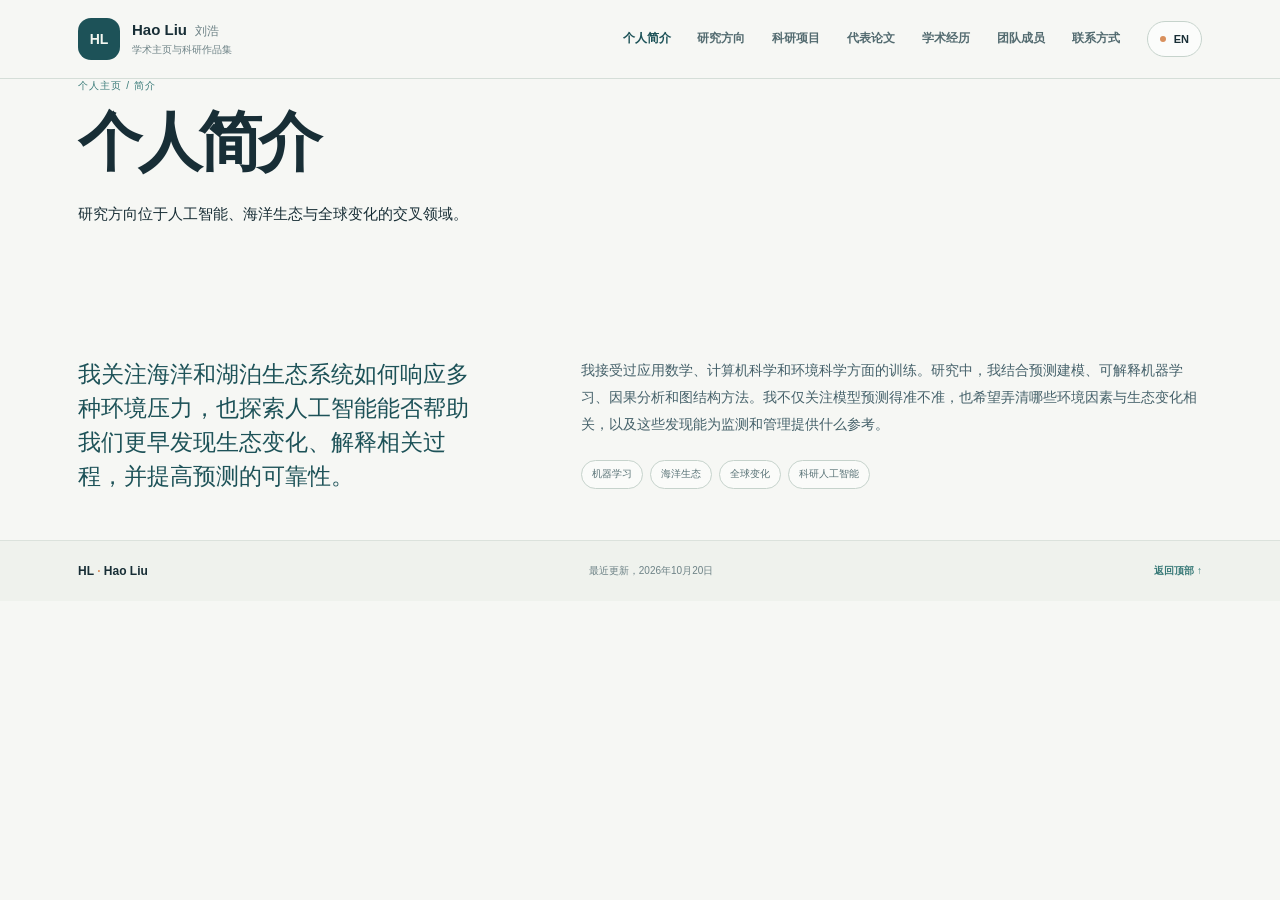
==== about.html @ 8cdadb76 "Create dedicated about page" ====
<!doctype html>
<html lang="zh-CN">
<head>
  <meta charset="utf-8">
  <meta name="viewport" content="width=device-width, initial-scale=1">
  <meta name="theme-color" content="#f6f7f4">
  <meta name="description" content="刘浩的学术主页与科研作品集，关注人工智能、海洋生态与全球变化。">
  <meta property="og:title" content="刘浩｜人工智能与海洋生态">
  <meta property="og:description" content="刘浩的学术主页与科研作品集，关注人工智能、海洋生态与全球变化。">
  <meta property="og:type" content="website">
  <title>个人简介｜刘浩</title>
  <link rel="icon" href="assets/favicon.svg" type="image/svg+xml">
  <link rel="stylesheet" href="styles.css?v=20261020-6">
  <script defer src="script.js?v=20261020-7"></script>
</head>
<body data-page="about">
  <a class="skip-link" href="#main" data-i18n="skip">跳转到正文</a>
  <header class="site-header">
    <div class="nav-shell">
      <a class="brand" href="index.html#top" aria-label="Hao Liu home">
        <span class="brand-mark">HL</span>
        <span class="brand-copy">
          <strong>Hao Liu <span class="brand-cn">刘浩</span></strong>
          <small data-i18n="brand.subtitle">Academic profile & research portfolio</small>
        </span>
      </a>

      <button class="menu-toggle" id="menu-toggle" type="button" aria-expanded="false" aria-controls="site-nav" aria-label="Open navigation">
        <span></span><span></span>
      </button>

      <nav class="site-nav" id="site-nav" aria-label="Main navigation">
        <a href="about.html" data-page-link="about" data-i18n="nav.about">About</a>
        <a href="research.html" data-page-link="research" data-i18n="nav.research">Research</a>
        <a href="projects.html" data-page-link="projects" data-i18n="nav.projects">Projects</a>
        <a href="publications.html" data-page-link="publications" data-i18n="nav.publications">Publications</a>
        <a href="background.html" data-page-link="background" data-i18n="nav.background">Background</a>
        <a href="members.html" data-page-link="members" data-i18n="nav.members">Lab members</a>
        <a href="contact.html" data-page-link="contact" data-i18n="nav.contact">Contact</a>
        <button class="language-toggle" id="language-toggle" type="button" aria-label="Switch language">
          <span class="language-dot"></span><span id="language-label">中文</span>
        </button>
      </nav>
    </div>
  </header>
  <main id="main">
<section class="page-intro section-wrap" id="top"><p class="section-index" data-i18n="page.about.eyebrow">PROFILE / ABOUT</p><h1 data-i18n="page.about.title">Personal profile</h1><p class="page-intro-lede" data-i18n="page.about.lede">Research at the intersection of artificial intelligence, marine ecology, and global change.</p></section><section class="section section-wrap about-section page-content" id="about">
      <div class="about-grid">
        <div class="about-lead">
          <p data-i18n="about.lead">My work asks how marine and aquatic ecosystems respond to interacting environmental pressures — and how AI can help detect, explain, and anticipate those changes.</p>
        </div>
        <div class="about-detail">
          <p data-i18n="about.detail">With training across applied mathematics, computer science, and environmental science, I combine predictive modelling with interpretable analysis, causal reasoning, and graph-based representations. The goal is not only to improve model performance, but to produce evidence that can support ecological understanding and environmental decision-making.</p>
          <div class="inline-tags">
            <span data-i18n="about.tag1">Machine learning</span><span data-i18n="about.tag2">Marine ecology</span><span data-i18n="about.tag3">Global change</span><span data-i18n="about.tag4">Scientific AI</span>
          </div>
        </div>
      </div>
    </section>
  </main>
  <footer class="site-footer">
    <div class="footer-inner">
      <a class="footer-brand" href="index.html#top">HL <span>·</span> Hao Liu</a>
      <p data-i18n="footer.note">Built for scientific exchange · Last updated 2026</p>
      <a href="#top" class="back-top"><span data-i18n="footer.top">Back to top</span> ↑</a>
    </div>
  </footer>
</body>
</html>
---- styles.css ----
:root{--paper:#f6f7f4;--white:#fff;--ink:#182e36;--ink-soft:#45616a;--muted:#6d8286;--line:#dbe2dc;--line-strong:#c6d3cc;--teal:#397a78;--teal-deep:#1d5258;--teal-pale:#e2eeea;--orange:#d9905d;--serif:"Microsoft YaHei","微软雅黑",sans-serif;--sans:"Microsoft YaHei","微软雅黑",sans-serif;--display:"Microsoft YaHei","微软雅黑",sans-serif;--mono:"Microsoft YaHei","微软雅黑",sans-serif;--content:1180px}
*{box-sizing:border-box}html{scroll-behavior:smooth;scroll-padding-top:92px}body{margin:0;background:var(--paper);color:var(--ink);font:15px/1.65 var(--sans);-webkit-font-smoothing:antialiased}a{color:inherit;text-decoration:none}button{font:inherit}::selection{background:#c9e1d8;color:var(--ink)}.skip-link{position:absolute;left:16px;top:-60px;z-index:1000;background:var(--ink);color:white;padding:10px 14px;border-radius:6px}.skip-link:focus{top:12px}
.site-header{position:sticky;top:0;z-index:100;background:rgba(246,247,244,.93);backdrop-filter:blur(16px);border-bottom:1px solid rgba(198,211,204,.7)}.nav-shell{max-width:var(--content);margin:auto;min-height:78px;padding:0 28px;display:flex;align-items:center;justify-content:space-between;gap:28px}.brand{display:inline-flex;align-items:center;gap:12px;flex-shrink:0}.brand-mark{display:grid;place-items:center;width:42px;height:42px;border-radius:13px;color:#f4f7f1;background:var(--teal-deep);font:700 14px var(--display)}.brand-copy{display:flex;flex-direction:column;line-height:1.28}.brand-copy strong{font:700 15px var(--display)}.brand-cn{color:var(--muted);font-size:12px;font-weight:500;margin-left:4px}.brand-copy small{color:var(--muted);font-size:10px;margin-top:4px}.site-nav{display:flex;align-items:center;gap:clamp(14px,2.1vw,28px)}.site-nav>a{color:#536b70;font-size:12px;font-weight:600}.site-nav>a:hover,.site-nav>a.active{color:var(--teal-deep)}.language-toggle{border:1px solid var(--line-strong);background:rgba(255,255,255,.55);color:var(--ink);display:inline-flex;align-items:center;gap:8px;padding:8px 12px;border-radius:99px;font-size:11px;font-weight:700;cursor:pointer}.language-dot{width:6px;height:6px;background:var(--orange);border-radius:50%}.menu-toggle{display:none}.section-wrap{width:min(var(--content),100%);margin:0 auto;padding-left:28px;padding-right:28px}
.hero{min-height:610px;display:grid;grid-template-columns:1.04fr .96fr;align-items:center;gap:clamp(34px,5vw,72px);padding-top:64px;padding-bottom:76px}.hero-copy{padding:8px 0 14px}.eyebrow,.section-index{margin:0;font:500 10px var(--mono);letter-spacing:.11em;color:var(--teal)}.eyebrow{display:flex;align-items:center;gap:11px;margin-bottom:23px}.eyebrow-line{display:inline-block;width:25px;height:1px;background:var(--orange)}h1,h2,h3,h4,p{margin-top:0}h1{max-width:630px;margin-bottom:24px;font:600 clamp(42px,5vw,67px)/1.09 var(--display);letter-spacing:-.06em}h1 em,h1 .hero-highlight{color:var(--teal);font-family:var(--display);font-style:normal;font-weight:600}.hero-lede{max-width:540px;margin-bottom:30px;color:var(--ink-soft);font-size:15px;line-height:1.85}.hero-actions{display:flex;align-items:center;flex-wrap:wrap;gap:12px}.button{min-height:45px;display:inline-flex;align-items:center;justify-content:center;gap:19px;padding:0 17px;border-radius:8px;font-size:12px;font-weight:700;transition:transform .2s}.button:hover{transform:translateY(-2px)}.button-primary{background:var(--teal-deep);color:white;border:1px solid var(--teal-deep)}.button-quiet{border:1px solid var(--line-strong);background:transparent}.hero-meta{display:flex;align-items:center;gap:9px;margin-top:31px;color:var(--muted);font-size:11px}.meta-pin{width:7px;height:7px;border-radius:50%;background:var(--orange);box-shadow:0 0 0 4px #f6e9dd;margin:0 3px}
.hero-visual{position:relative;overflow:hidden;min-height:490px;padding:18px;border:1px solid #d7e0d9;border-radius:22px;background:linear-gradient(142deg,#edf2ed,#d7e7e1);box-shadow:0 22px 50px #2348480e}.visual-topline{display:flex;justify-content:space-between;align-items:center;gap:10px;color:#587b7d;font:500 9px var(--mono);letter-spacing:.1em}.visual-live{display:inline-flex;align-items:center;gap:7px;font:500 10px var(--sans)}.visual-live i{width:6px;height:6px;background:var(--orange);border-radius:50%}.ocean-graphic{display:block;width:100%;height:auto;margin:0 auto;max-height:425px}.ocean-graphic text{font-family:var(--sans)!important}.visual-caption{position:absolute;bottom:16px;left:20px;right:20px;display:flex;align-items:center;justify-content:space-between;gap:10px;color:#527579;font-size:10px}.caption-index{font:9px var(--mono);color:#7c9997}
.quick-facts{display:grid;grid-template-columns:repeat(4,1fr);border-top:1px solid var(--line);border-bottom:1px solid var(--line);padding-top:22px;padding-bottom:22px}.fact{min-height:65px;padding:0 25px;display:flex;flex-direction:column;justify-content:center;border-right:1px solid var(--line)}.fact:first-child{padding-left:0}.fact:last-child{border:0}.fact-value{font:700 22px var(--display);letter-spacing:-.045em}.fact-value>span{color:var(--teal)}.fact-star{color:var(--orange)!important}.fact-label{color:var(--muted);font-size:10px;margin-top:2px}
.section{padding-top:105px;padding-bottom:15px}.section-heading{margin-bottom:39px}.section-index{display:block;margin-bottom:15px}.section-heading h2,.award-content h2,.contact-panel h2{max-width:720px;margin:0;font:600 clamp(29px,3.5vw,43px)/1.17 var(--display);letter-spacing:-.05em}.about-grid{display:grid;grid-template-columns:.8fr 1.2fr;gap:clamp(30px,7vw,110px);padding:10px 0 32px}.about-lead p{max-width:400px;margin:0;font:400 23px/1.48 var(--serif);color:var(--teal-deep)}.about-detail p{max-width:650px;margin:0;color:var(--ink-soft);font-size:14px;line-height:1.95}.inline-tags,.project-tags{display:flex;flex-wrap:wrap;gap:7px;margin-top:22px}.inline-tags span{border:1px solid var(--line-strong);border-radius:99px;padding:5px 10px;color:#587276;font-size:10px;background:#ffffff70}.heading-with-note{display:flex;justify-content:space-between;align-items:end;gap:30px}.section-note{max-width:320px;margin:0 0 4px;color:var(--muted);font-size:12px;line-height:1.8}.research-grid{display:grid;grid-template-columns:repeat(4,1fr);gap:13px}.research-card{min-height:250px;padding:22px 20px;border:1px solid var(--line);border-radius:14px;background:#ffffff8a;display:flex;flex-direction:column;transition:transform .22s,border-color .22s}.research-card:hover{transform:translateY(-4px);background:white;border-color:#a9c4bb}.research-icon{margin:0 0 13px;width:35px;height:35px;display:grid;place-items:center;color:var(--teal-deep);background:var(--teal-pale);border-radius:10px;font-size:16px}.research-card h3{font:700 15px/1.35 var(--display);margin-bottom:10px}.research-card p{margin:0;color:var(--muted);font-size:11px;line-height:1.75}
.projects-section,.publications-section{padding-top:112px}.projects-grid{display:grid;grid-template-columns:repeat(2,1fr);gap:16px}.project-card{min-height:272px;padding:25px;border-radius:16px;border:1px solid var(--line);background:#ffffff8c;position:relative;overflow:hidden;display:flex;flex-direction:column}.project-card:after{content:"";position:absolute;width:150px;height:150px;right:-65px;top:-65px;border:1px solid #d4e4dc;border-radius:50%;box-shadow:0 0 0 18px #d4e4dc40,0 0 0 38px #d4e4dc2e;pointer-events:none}.project-top{display:flex;align-items:center;justify-content:space-between;gap:12px;margin-bottom:19px;position:relative;z-index:1}.project-type{color:var(--teal);font:500 9px var(--mono);letter-spacing:.1em;text-transform:uppercase}.status-pill{border-radius:99px;padding:4px 8px;background:var(--teal-pale);color:#346d6c;font-size:9px;font-weight:700;white-space:nowrap}.status-research{background:#f4e9de;color:#9c633d}.project-card h3{font:700 23px/1.25 var(--display);margin:0 0 11px;position:relative;z-index:1}.project-card p{color:var(--ink-soft);font-size:12px;line-height:1.85;margin-bottom:20px;position:relative;z-index:1}.project-tags{margin:0 0 20px}.project-tags span{padding:4px 8px;border-radius:5px;background:#f0f3ef;color:#617a7c;font-size:9px}.project-links{display:flex;flex-wrap:wrap;gap:14px;margin-top:auto;position:relative;z-index:1}.project-links a{color:var(--teal-deep);font-size:11px;font-weight:700;border-bottom:1px solid #aac7be;padding-bottom:2px}.placeholder-link{color:var(--muted);font-size:11px;border-bottom:1px dashed #c4cfca}
.publication-list{border-top:1px solid var(--line-strong)}.publication-item{display:grid;grid-template-columns:105px 1fr auto;gap:25px;align-items:start;padding:24px 4px;border-bottom:1px solid var(--line)}.publication-year{color:var(--teal);font:500 11px var(--mono);padding-top:4px}.publication-journal{font:700 15px/1.4 var(--display);margin:0 0 5px}.publication-title{color:var(--ink-soft);font:400 13px/1.5 var(--serif);margin:0 0 7px}.publication-note{color:var(--muted);font-size:10px;margin:0}.publication-role{border:1px solid var(--line-strong);border-radius:99px;padding:5px 9px;color:#5d7779;font-size:9px;white-space:nowrap}.editorial-note{display:flex;align-items:start;gap:9px;margin:17px 0 0;color:#8a7a69;font-size:10px;line-height:1.7}.editorial-note>span:first-child{color:var(--orange)}
.recognition-section{padding-top:94px}.award-panel{background:var(--teal-deep);color:#f3f6ef;border-radius:18px;padding:37px 40px;display:grid;grid-template-columns:54px 1fr 140px;gap:27px;align-items:center;position:relative;overflow:hidden}.award-panel:after{content:"";position:absolute;right:30px;bottom:-160px;width:330px;height:330px;border:1px solid #daefe429;border-radius:50%;box-shadow:0 0 0 28px #daefe409,0 0 0 60px #daefe406}.award-symbol{display:grid;place-items:center;width:52px;height:52px;border:1px solid #ffffff40;border-radius:15px;color:#efb182;font-size:25px}.award-content{position:relative;z-index:1}.award-content .section-index{color:#a9d1c7;margin-bottom:11px}.award-content h2{font-size:clamp(25px,3vw,35px);color:white}.award-subtitle{margin:9px 0 13px;color:#b7d2cb;font-size:12px}.award-description{max-width:640px;margin:0;color:#d5e2dc;font-size:12px;line-height:1.8}.award-rank{position:relative;z-index:1;text-align:right;border-left:1px solid #ffffff33;padding-left:25px}.rank-number{display:block;font:700 55px/.95 var(--display);color:#f0b486}.rank-label{display:block;color:#b9d1c9;font:9px var(--mono);letter-spacing:.08em;margin-top:10px}
.background-section{padding-top:112px}.background-grid{display:grid;grid-template-columns:1fr 1fr;gap:clamp(35px,7vw,95px)}.subheading{color:var(--teal);font:500 10px var(--mono);text-transform:uppercase;letter-spacing:.1em;margin:0 0 24px}.timeline{border-left:1px solid var(--line-strong);padding-left:22px;margin-left:5px;display:flex;flex-direction:column;gap:25px}.timeline-item,.experience-card{position:relative}.timeline-item:before,.experience-marker{position:absolute;left:-28px;top:5px;width:9px;height:9px;border-radius:50%;background:var(--orange);border:2px solid var(--paper);box-shadow:0 0 0 1px var(--orange)}.timeline-date{color:var(--muted);font:10px var(--mono);margin:0 0 5px}.timeline-item h4,.experience-card h4{margin:0 0 4px;font:700 15px var(--display)}.timeline-place{color:var(--teal);font-size:12px;margin:0 0 5px}.timeline-description{color:var(--muted);font-size:11px;margin:0;line-height:1.75}.experience-card{border-left:1px solid var(--line-strong);margin-left:5px;padding-left:22px;min-height:110px}.experience-marker{display:block}
.contact-section{padding-top:112px;padding-bottom:95px}.contact-panel{border-top:1px solid var(--line-strong);padding-top:40px;display:grid;grid-template-columns:1fr .9fr;gap:clamp(35px,8vw,110px)}.contact-panel h2{font-size:clamp(30px,3.4vw,42px)}.contact-description{max-width:430px;color:var(--muted);font-size:13px;line-height:1.85;margin:20px 0 0}.contact-links{border-top:1px solid var(--line)}.contact-link{display:grid;grid-template-columns:100px 1fr auto;align-items:center;gap:12px;min-height:57px;border-bottom:1px solid var(--line);font-size:11px}.contact-link>span:first-child{font-weight:700}.contact-link-value{color:var(--teal);overflow-wrap:anywhere}.contact-link>span:last-child{color:var(--orange)}.contact-placeholder .contact-link-value{color:#9a8d80;font-style:italic}.placeholder-tag{font:8px var(--mono);color:#a58d77!important}.site-footer{border-top:1px solid var(--line);background:#eff2ed}.footer-inner{max-width:var(--content);margin:auto;padding:22px 28px;display:flex;justify-content:space-between;align-items:center;gap:20px}.footer-brand{font:700 12px var(--display)}.footer-brand span{color:var(--orange)}.footer-inner p{color:var(--muted);font-size:10px;margin:0}.back-top{color:var(--teal);font-size:10px;font-weight:700}
@media(max-width:980px){.nav-shell{padding:0 22px}.site-nav{gap:14px}.site-nav>a{font-size:11px}.hero{gap:30px;min-height:560px}.hero-visual{min-height:420px}.research-grid{grid-template-columns:repeat(2,1fr)}.research-card{min-height:225px}}
@media(max-width:760px){html{scroll-padding-top:78px}.nav-shell{min-height:70px;padding:0 19px}.brand-mark{width:39px;height:39px}.menu-toggle{width:42px;height:42px;border:1px solid var(--line-strong);border-radius:10px;display:flex;flex-direction:column;align-items:center;justify-content:center;gap:5px;background:transparent;cursor:pointer}.menu-toggle span{width:16px;height:1.5px;background:var(--ink);display:block;transition:transform .2s}.menu-toggle[aria-expanded=true] span:first-child{transform:translateY(3.2px) rotate(45deg)}.menu-toggle[aria-expanded=true] span:last-child{transform:translateY(-3.2px) rotate(-45deg)}.site-nav{position:absolute;display:none;top:69px;left:0;right:0;padding:17px 20px 22px;background:#f6f7f4fc;border-bottom:1px solid var(--line);box-shadow:0 18px 25px #182e360f;align-items:stretch;flex-direction:column;gap:0}.site-nav.open{display:flex}.site-nav>a{padding:10px 0;border-bottom:1px solid #dbe2dcb3;font-size:13px}.language-toggle{align-self:flex-start;margin-top:13px}.section-wrap{padding-left:20px;padding-right:20px}.hero{display:flex;flex-direction:column;align-items:stretch;padding-top:52px;padding-bottom:44px;gap:34px}h1{font-size:clamp(42px,10vw,61px)}.hero-lede{font-size:14px}.hero-visual{min-height:390px}.ocean-graphic{max-height:345px}.quick-facts{grid-template-columns:repeat(2,1fr);padding:12px 0}.fact{padding:13px 14px;border-bottom:1px solid var(--line);min-height:74px}.fact:first-child{padding-left:14px}.fact:nth-child(2){border-right:0}.fact:nth-child(3),.fact:nth-child(4){border-bottom:0}.section{padding-top:76px}.about-grid,.background-grid,.contact-panel{grid-template-columns:1fr;gap:25px}.about-lead p{max-width:580px;font-size:22px}.heading-with-note{display:block}.section-note{margin-top:15px;max-width:520px}.projects-section,.publications-section,.background-section,.contact-section{padding-top:80px}.projects-grid{grid-template-columns:1fr}.project-card{min-height:245px;padding:22px}.publication-item{grid-template-columns:62px 1fr;gap:12px;padding:20px 2px}.publication-role{grid-column:2;justify-self:start}.award-panel{grid-template-columns:44px 1fr;gap:18px;padding:28px 22px}.award-symbol{width:44px;height:44px;border-radius:12px}.award-rank{grid-column:2;text-align:left;border-left:0;border-top:1px solid #ffffff33;padding:17px 0 0;display:flex;align-items:baseline;gap:12px}.rank-number{font-size:42px}.rank-label{margin-top:0}.contact-section{padding-bottom:65px}.contact-link{grid-template-columns:92px minmax(0,1fr) auto}.footer-inner{padding:20px;flex-wrap:wrap}.footer-inner p{order:3;flex-basis:100%}}
@media(max-width:420px){.brand-copy small{max-width:170px;font-size:9px}.hero-visual{min-height:320px;padding:14px 12px}.ocean-graphic{margin-top:9px}.visual-caption{left:13px;right:13px;font-size:9px}.caption-index{display:none}.research-grid{grid-template-columns:1fr}.research-card{min-height:200px}.contact-link{grid-template-columns:1fr auto;gap:2px 12px;padding:10px 0}.contact-link-value{grid-column:1;grid-row:2}.contact-link>span:last-child{grid-column:2;grid-row:1/span 2}}
@media(prefers-reduced-motion:reduce){*,*:before,*:after{scroll-behavior:auto!important;transition-duration:.01ms!important}}

/* STS globe refinement */
.hero-visual::before{content:"";position:absolute;inset:0;background:radial-gradient(circle at 18% 18%,rgba(255,255,255,.34),transparent 34%),radial-gradient(circle at 84% 20%,rgba(255,255,255,.16),transparent 25%);pointer-events:none}
.hero-visual::after{content:"";position:absolute;right:-58px;bottom:-72px;width:210px;height:210px;border-radius:50%;border:1px solid rgba(92,136,137,.18);box-shadow:0 0 0 24px rgba(92,136,137,.05),0 0 0 48px rgba(92,136,137,.025);pointer-events:none}
.visual-topline,.visual-caption{position:relative;z-index:2}
.ocean-graphic{position:relative;z-index:1;margin:8px auto 0}
.ocean-graphic text{font-family:"Microsoft YaHei","微软雅黑",sans-serif}
.timeline-item h4{font-family:"Microsoft YaHei","微软雅黑",sans-serif}
@media(max-width:760px){.hero-visual{min-height:420px}.ocean-graphic{max-height:390px}.visual-caption{font-size:9px}}

/* Softer, publication-homepage treatment for the realistic Pacific-centred globe */
.sts-globe-realistic text{font-family:"Microsoft YaHei","微软雅黑",sans-serif}
.sts-globe-realistic{overflow:visible}
.sts-globe-realistic a{color:inherit}
.publication-title a{color:inherit;text-decoration-color:rgba(72,125,125,.35);text-underline-offset:3px}
.publication-title a:hover{text-decoration-color:currentColor}

/* Refined homepage globe and safe caption spacing */
.sts-globe-realistic{overflow:visible}
.sts-globe-realistic image{filter:drop-shadow(0 7px 7px rgba(41,81,93,.10))}
.visual-caption{left:24px;right:28px;bottom:16px;gap:12px;align-items:flex-end}
.visual-caption>span:first-child{max-width:68%;min-width:0}
.caption-index{flex:0 0 auto;white-space:nowrap;margin-left:auto;padding-right:7px;font:9px var(--mono);letter-spacing:.035em;color:#7c9997}
.publication-title a{color:inherit;text-decoration-color:rgba(72,125,125,.35);text-underline-offset:3px}
.publication-title a:hover{text-decoration-color:currentColor}
@media(max-width:760px){.visual-caption{left:18px;right:18px;bottom:14px;gap:8px;font-size:9px}.visual-caption>span:first-child{max-width:62%}.caption-index{font-size:8px;padding-right:0}}

/* October 2026 refinement: keep the globe editorial, geographically grounded, and unclipped */
.visual-topline{justify-content:flex-end}
.visual-caption{left:22px;right:30px;bottom:16px;gap:12px;align-items:flex-end}
.visual-caption>span:first-child{max-width:68%;min-width:0}
.caption-index{flex:0 0 auto;white-space:nowrap;margin-left:auto;padding-right:10px;font-size:9px;letter-spacing:.02em}
.sts-globe-realistic{overflow:visible}
.publication-title a{color:inherit;text-decoration-color:rgba(72,125,125,.35);text-underline-offset:3px}
.publication-title a:hover{text-decoration-color:currentColor}
@media(max-width:760px){.visual-caption{left:18px;right:22px;bottom:14px;gap:8px;font-size:9px}.visual-caption>span:first-child{max-width:62%}.caption-index{font-size:8px;padding-right:2px}}


/* Publication filters: compact controls that preserve the existing publication-row layout. */
.publication-filters{display:flex;flex-direction:column;gap:10px;margin:0 0 22px}
.publication-filter-row{display:flex;align-items:center;gap:12px;min-height:30px}
.filter-row-label{flex:0 0 76px;color:var(--muted);font-size:11px;line-height:1.4}
.filter-options{display:flex;flex-wrap:wrap;gap:7px}
.filter-chip{appearance:none;border:1px solid var(--line-strong);border-radius:999px;padding:7px 13px;background:transparent;color:var(--ink-soft);font:500 11px/1.25 var(--display);cursor:pointer;transition:background .18s,border-color .18s,color .18s}
.filter-chip:hover{border-color:var(--teal);color:var(--teal-deep)}
.filter-chip.is-active{border-color:var(--teal-deep);background:var(--teal-deep);color:#fff}
.filter-chip:focus-visible{outline:2px solid var(--orange);outline-offset:3px}
.publication-empty{margin:0;padding:24px 4px;border-bottom:1px solid var(--line);color:var(--muted);font-size:13px;line-height:1.7}
@media(max-width:600px){.publication-filter-row{align-items:flex-start;gap:7px}.filter-row-label{flex-basis:65px;padding-top:8px}.filter-chip{padding:7px 10px}}
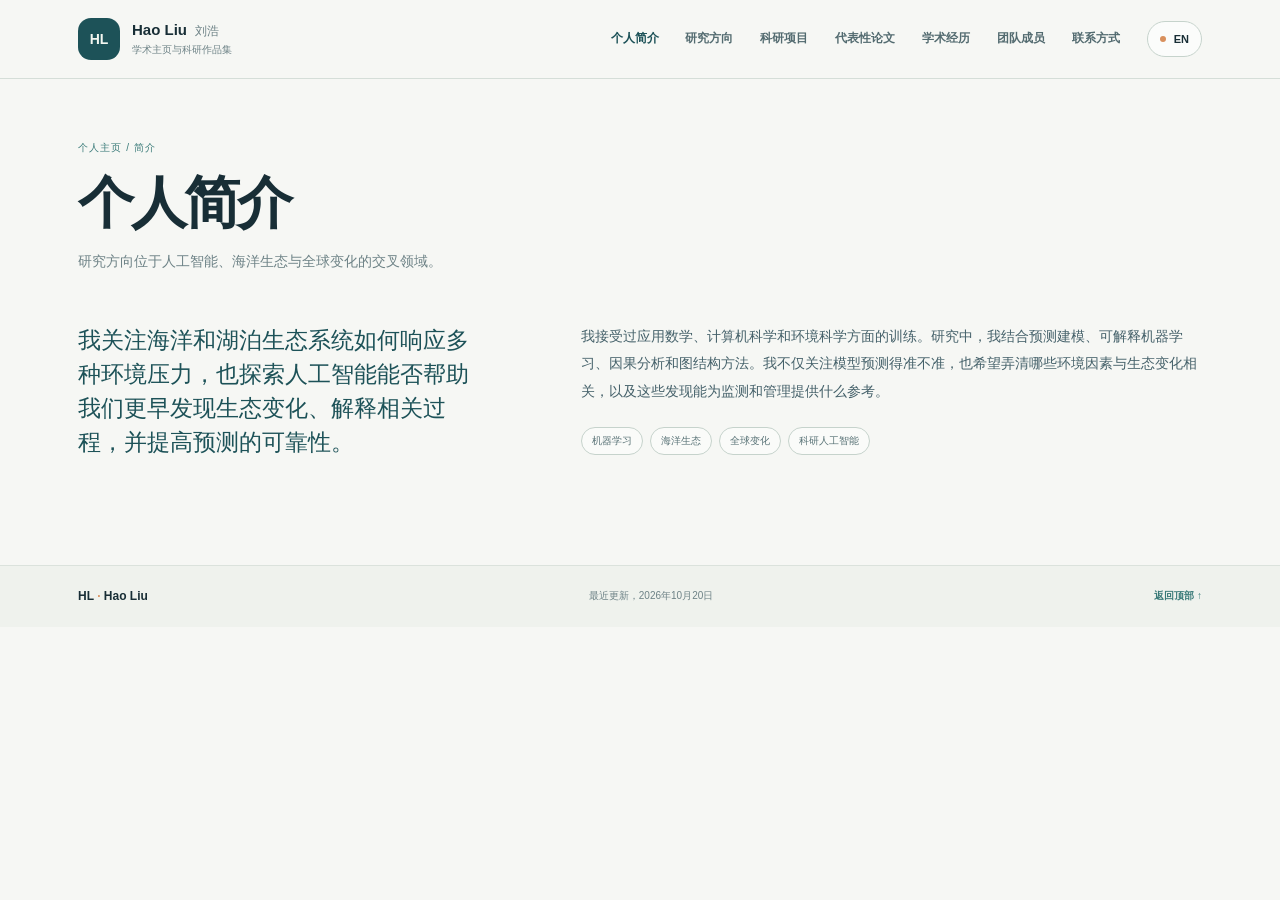
==== commit 37802c9a: "Bust cache for updated multi-page site script" ====
--- a/about.html
+++ b/about.html
@@ -11,7 +11,7 @@
   <title>个人简介｜刘浩</title>
   <link rel="icon" href="assets/favicon.svg" type="image/svg+xml">
   <link rel="stylesheet" href="styles.css?v=20261020-6">
-  <script defer src="script.js?v=20261020-7"></script>
+  <script defer src="script.js?v=20261020-8"></script>
 </head>
 <body data-page="about">
   <a class="skip-link" href="#main" data-i18n="skip">跳转到正文</a>
--- a/styles.css
+++ b/styles.css
@@ -63,3 +63,39 @@
 .filter-chip:focus-visible{outline:2px solid var(--orange);outline-offset:3px}
 .publication-empty{margin:0;padding:24px 4px;border-bottom:1px solid var(--line);color:var(--muted);font-size:13px;line-height:1.7}
 @media(max-width:600px){.publication-filter-row{align-items:flex-start;gap:7px}.filter-row-label{flex-basis:65px;padding-top:8px}.filter-chip{padding:7px 10px}}
+
+
+/* Independent page layouts: keep each navigation item focused on one topic. */
+.page-intro.section-wrap{padding-top:62px;padding-bottom:8px}
+.page-intro .section-index{margin-bottom:16px}
+.page-intro h1{max-width:900px;margin:0 0 15px;font:600 clamp(36px,4.4vw,58px)/1.12 var(--display);letter-spacing:-.055em}
+.page-intro-lede{max-width:740px;margin:0;color:var(--muted);font-size:14px;line-height:1.85}
+.section.page-content{padding-top:30px;padding-bottom:76px}
+.about-section.page-content .about-grid{padding-top:10px;padding-bottom:30px}
+.research-grid{align-items:start}
+.research-card{min-height:0;align-self:start;height:auto;padding:21px 20px}
+.research-card .research-icon{margin-top:0}
+.project-category-block+.project-category-block{margin-top:58px}
+.category-heading{display:flex;align-items:flex-start;justify-content:space-between;gap:24px;margin-bottom:22px}
+.category-heading h2{font:600 clamp(24px,2.7vw,32px)/1.2 var(--display);letter-spacing:-.04em;margin:8px 0 0}
+.category-lede{max-width:700px;color:var(--muted);font-size:13px;line-height:1.75;margin:10px 0 0}
+.category-count{flex:0 0 auto;display:grid;place-items:center;min-width:40px;height:40px;padding:0 10px;border:1px solid var(--line-strong);border-radius:50%;color:var(--teal);font:500 11px var(--mono)}
+.funding-grid{display:grid;grid-template-columns:repeat(2,minmax(0,1fr));gap:14px}
+.funding-card{min-height:142px;padding:23px 24px;border:1px dashed var(--line-strong);border-radius:14px;background:#ffffff70}
+.funding-mark{display:grid;place-items:center;width:30px;height:30px;border-radius:9px;background:var(--teal-pale);color:var(--teal-deep);font-size:18px;margin-bottom:15px}
+.funding-card h3{font:700 15px/1.4 var(--display);margin:0 0 8px}
+.funding-card p{max-width:620px;margin:0;color:var(--muted);font-size:12px;line-height:1.8}
+.members-empty-panel{max-width:820px;padding:38px;border:1px solid var(--line);border-radius:18px;background:#ffffff80}
+.members-empty-symbol{display:grid;place-items:center;width:52px;height:52px;border:1px solid var(--line-strong);border-radius:15px;background:var(--teal-pale);color:var(--teal-deep);font-weight:700;letter-spacing:.02em;margin-bottom:24px}
+.members-empty-panel .section-index{margin-bottom:9px}
+.members-empty-panel h2{font:600 clamp(23px,2.8vw,32px)/1.25 var(--display);letter-spacing:-.04em;margin:0 0 12px}
+.members-empty-panel>p:last-child{max-width:590px;margin:0;color:var(--muted);font-size:13px;line-height:1.9}
+@media(max-width:760px){
+  .page-intro.section-wrap{padding-top:42px;padding-bottom:5px}
+  .page-intro h1{font-size:clamp(34px,8vw,48px)}
+  .section.page-content{padding-top:24px;padding-bottom:54px}
+  .funding-grid{grid-template-columns:1fr}
+  .category-heading{gap:12px}
+  .category-count{min-width:34px;height:34px}
+  .members-empty-panel{padding:26px 22px}
+}
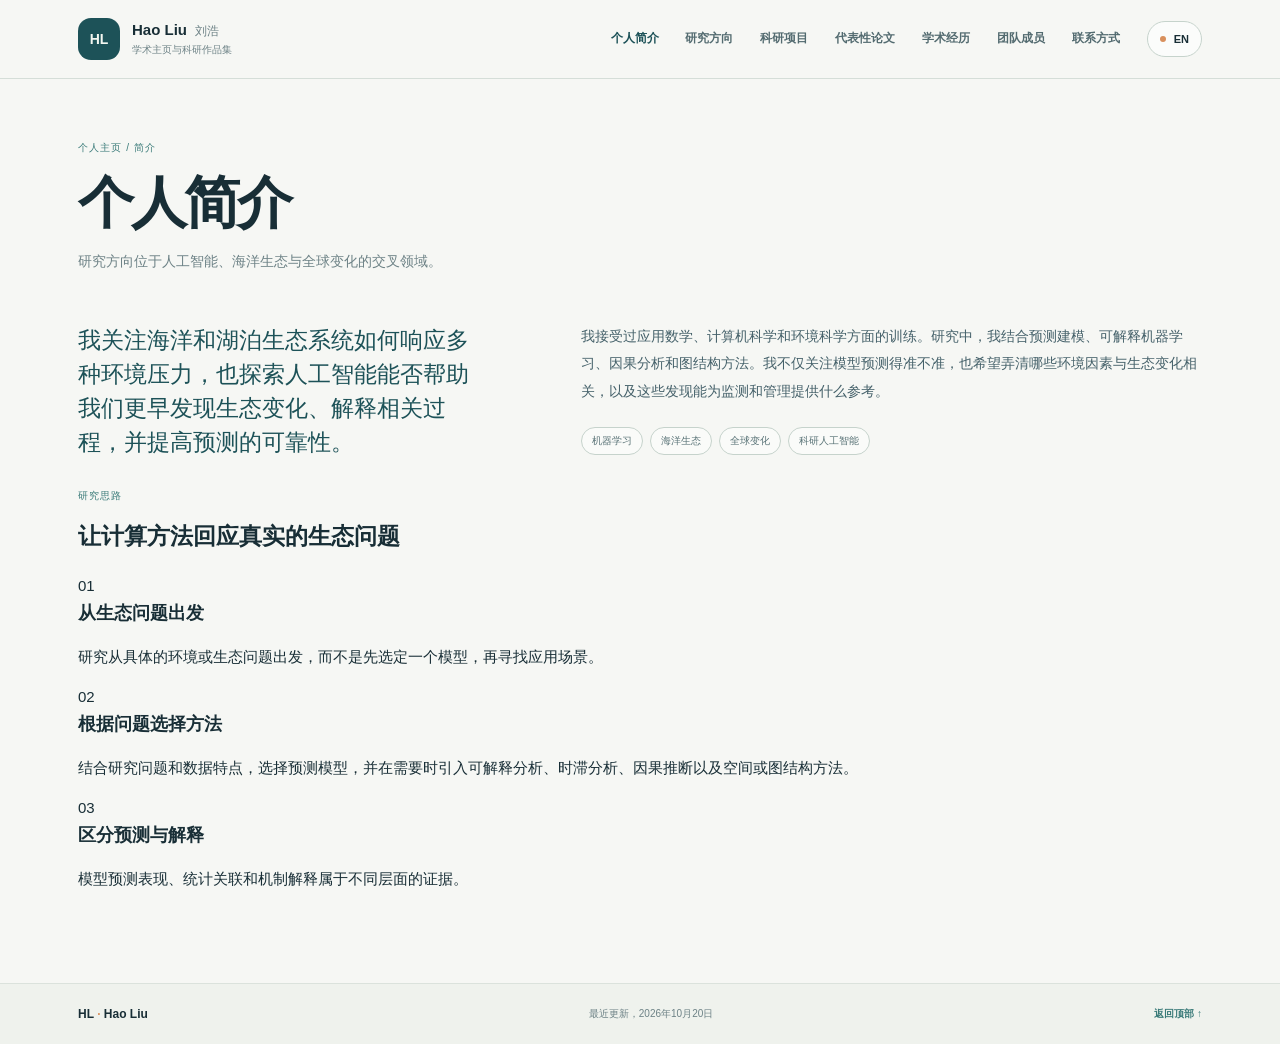
==== commit 83b8deb9: "Enrich profile page with research approach" ====
--- a/about.html
+++ b/about.html
@@ -10,8 +10,8 @@
   <meta property="og:type" content="website">
   <title>个人简介｜刘浩</title>
   <link rel="icon" href="assets/favicon.svg" type="image/svg+xml">
-  <link rel="stylesheet" href="styles.css?v=20261020-6">
-  <script defer src="script.js?v=20261020-8"></script>
+  <link rel="stylesheet" href="styles.css?v=20261020-7">
+  <script defer src="script.js?v=20261020-9"></script>
 </head>
 <body data-page="about">
   <a class="skip-link" href="#main" data-i18n="skip">跳转到正文</a>
@@ -56,6 +56,15 @@
           </div>
         </div>
       </div>
+      <div class="about-approach">
+        <p class="section-index" data-i18n="about.approach.eyebrow">研究思路</p>
+        <h2 data-i18n="about.approach.title">让计算方法回应真实的生态问题</h2>
+        <div class="about-approach-grid">
+          <article class="about-approach-card"><span class="approach-mark">01</span><h3 data-i18n="about.approach1.title">从生态问题出发</h3><p data-i18n="about.approach1.text">研究从具体的环境或生态问题出发，而不是先选定一个模型，再寻找应用场景。</p></article>
+          <article class="about-approach-card"><span class="approach-mark">02</span><h3 data-i18n="about.approach2.title">根据问题选择方法</h3><p data-i18n="about.approach2.text">结合研究问题和数据特点，选择预测模型，并在需要时引入可解释分析、时滞分析、因果推断以及空间或图结构方法。</p></article>
+          <article class="about-approach-card"><span class="approach-mark">03</span><h3 data-i18n="about.approach3.title">区分预测与解释</h3><p data-i18n="about.approach3.text">模型预测表现、统计关联和机制解释属于不同层面的证据。</p></article>
+        </div>
+      </div>
     </section>
   </main>
   <footer class="site-footer">
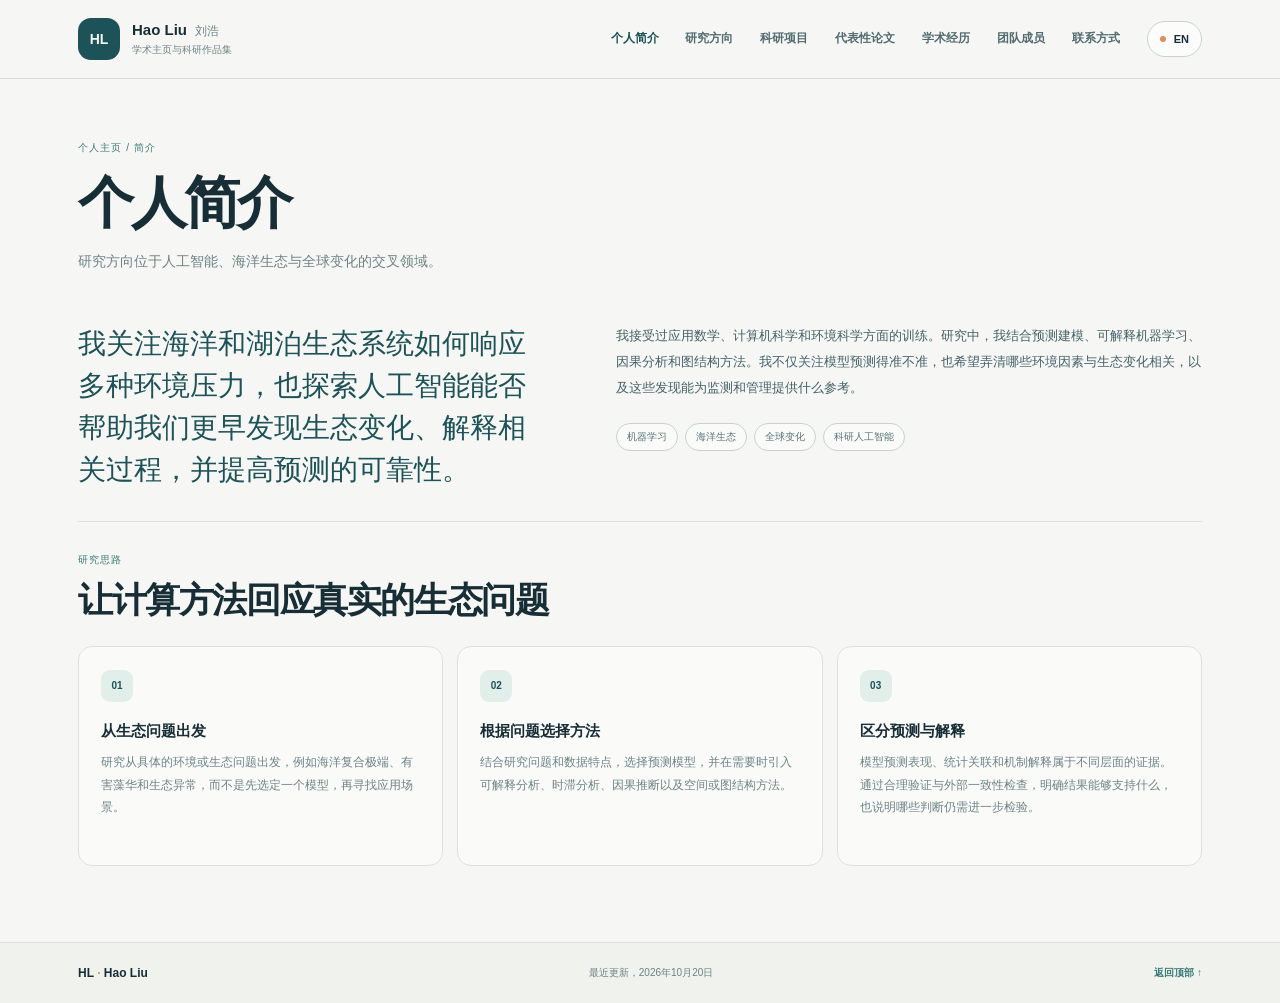
==== commit 3ab99924: "Refresh bilingual site script cache version" ====
--- a/about.html
+++ b/about.html
@@ -11,7 +11,7 @@
   <title>个人简介｜刘浩</title>
   <link rel="icon" href="assets/favicon.svg" type="image/svg+xml">
   <link rel="stylesheet" href="styles.css?v=20261020-7">
-  <script defer src="script.js?v=20261020-9"></script>
+  <script defer src="script.js?v=20261020-10"></script>
 </head>
 <body data-page="about">
   <a class="skip-link" href="#main" data-i18n="skip">跳转到正文</a>
--- a/styles.css
+++ b/styles.css
@@ -99,3 +99,79 @@
   .category-count{min-width:34px;height:34px}
   .members-empty-panel{padding:26px 22px}
 }
+
+
+/* Content-rich academic pages: consistent card heights and clearer reading rhythm. */
+.research-grid{grid-template-columns:repeat(4,minmax(0,1fr));grid-auto-rows:1fr;align-items:stretch;gap:15px}
+.research-card{height:100%;min-height:0;align-self:stretch;padding:23px 21px 21px;display:flex;flex-direction:column;gap:0}
+.research-card h3{font-size:15px;line-height:1.45;margin:0 0 11px}
+.research-card .research-summary{font-size:12px;line-height:1.8;color:var(--ink-soft);margin:0 0 17px}
+.research-card-detail{padding:12px 0 0;margin-top:1px;border-top:1px solid var(--line)}
+.research-card-detail>span,.research-card-focus>span{display:block;color:var(--teal);font-size:10px;font-weight:700;letter-spacing:.04em;margin-bottom:4px}
+.research-card-detail p,.research-card-focus p{font-size:11px;line-height:1.75;color:var(--muted);margin:0}
+.research-card-focus{margin-top:auto;padding-top:15px}
+.research-card-compact{min-height:250px;padding:21px 19px}
+.research-card-compact .research-summary{margin-bottom:10px}
+.research-card-compact .research-focus{font-size:11px;line-height:1.75;color:var(--muted);margin:0 0 18px}
+.research-card-link{margin-top:auto;padding-top:12px;border-top:1px solid var(--line);color:var(--teal-deep);font-size:11px;font-weight:700}
+.research-card-link:hover,.text-link:hover,.home-work-links a:hover{color:var(--orange)}
+.home-section-heading{display:flex;align-items:end;justify-content:space-between;gap:25px;margin-bottom:24px}
+.home-section-heading h2{font:600 clamp(27px,3vw,38px)/1.2 var(--display);letter-spacing:-.045em;margin:10px 0 0}
+.text-link{flex-shrink:0;color:var(--teal-deep);font-size:12px;font-weight:700;padding-bottom:5px}
+.home-research-section{padding-top:76px;padding-bottom:28px}
+.home-research-grid{display:grid;grid-template-columns:repeat(4,minmax(0,1fr));grid-auto-rows:1fr;gap:13px}
+.home-work-section{padding-top:62px;padding-bottom:24px}
+.home-work-grid{display:grid;grid-template-columns:repeat(2,minmax(0,1fr));gap:15px}
+.home-work-card{min-height:215px;padding:25px 27px 22px;border:1px solid var(--line);border-radius:15px;background:#ffffff8a;display:flex;flex-direction:column;align-items:flex-start}
+.home-work-top{width:100%;display:flex;align-items:center;justify-content:space-between;gap:12px;color:var(--teal);font:500 10px/1.5 var(--mono);letter-spacing:.035em}
+.home-work-dot{width:7px;height:7px;flex:0 0 7px;border-radius:50%;background:var(--orange)}
+.home-work-card h3{font:700 20px/1.3 var(--display);letter-spacing:-.025em;margin:18px 0 9px}
+.home-work-card>p{font-size:12px;line-height:1.85;color:var(--muted);margin:0 0 19px;max-width:620px}
+.home-work-links{display:flex;flex-wrap:wrap;gap:20px;margin-top:auto;padding-top:13px;border-top:1px solid var(--line);width:100%}
+.home-work-links a{color:var(--teal-deep);font-size:11px;font-weight:700}
+.recognition-section{padding-top:72px;padding-bottom:16px}
+.about-section.page-content{padding-top:30px}
+.about-grid{grid-template-columns:minmax(0,.88fr) minmax(0,1.12fr);gap:clamp(36px,6vw,88px);padding:18px 0 42px}
+.about-lead p{max-width:480px;font-size:clamp(22px,2.25vw,28px);line-height:1.5}
+.about-detail p{max-width:690px;font-size:13px;line-height:2}
+.about-approach{padding-top:31px;border-top:1px solid var(--line)}
+.about-approach>.section-index{margin-bottom:11px}
+.about-approach>h2{max-width:720px;font:600 clamp(24px,3vw,35px)/1.25 var(--display);letter-spacing:-.04em;margin:0 0 24px}
+.about-approach-grid{display:grid;grid-template-columns:repeat(3,minmax(0,1fr));gap:14px}
+.about-approach-card{min-height:220px;padding:23px 22px;border:1px solid var(--line);border-radius:14px;background:#ffffff80;display:flex;flex-direction:column;align-items:flex-start}
+.approach-mark{display:grid;place-items:center;width:32px;height:32px;border-radius:9px;background:var(--teal-pale);color:var(--teal-deep);font:700 10px var(--mono);margin-bottom:18px}
+.about-approach-card h3{font:700 15px/1.45 var(--display);margin:0 0 10px}
+.about-approach-card p{font-size:12px;line-height:1.85;color:var(--muted);margin:0}
+.research-logic{display:grid;grid-template-columns:repeat(3,minmax(0,1fr));gap:0;margin:4px 0 25px;border-top:1px solid var(--line);border-bottom:1px solid var(--line);padding:17px 0}
+.research-logic>div{padding:4px 22px;border-right:1px solid var(--line);display:grid;grid-template-columns:28px 1fr;align-content:start;column-gap:9px}
+.research-logic>div:first-child{padding-left:0}
+.research-logic>div:last-child{border-right:0}
+.research-logic>div>span{grid-row:1/3;color:var(--orange);font:600 11px var(--mono);padding-top:2px}
+.research-logic strong{font-size:12px;line-height:1.5}
+.research-logic p{grid-column:2;margin:5px 0 0;color:var(--muted);font-size:11px;line-height:1.7}
+@media(max-width:1050px){
+ .research-grid,.home-research-grid{grid-template-columns:repeat(2,minmax(0,1fr));grid-auto-rows:auto}
+ .research-card,.research-card-compact{height:100%;min-height:0}
+ .research-card-focus{margin-top:auto}
+}
+@media(max-width:760px){
+ .home-section-heading{align-items:flex-start;flex-direction:column;gap:12px}
+ .home-section-heading h2{font-size:29px}
+ .home-research-section{padding-top:55px}
+ .home-research-grid{grid-template-columns:1fr}
+ .research-card-compact{min-height:0}
+ .home-work-grid,.about-approach-grid{grid-template-columns:1fr}
+ .home-work-card{min-height:0;padding:22px}
+ .about-grid{grid-template-columns:1fr;gap:25px;padding-top:8px;padding-bottom:30px}
+ .about-lead p{max-width:650px;font-size:23px}
+ .about-approach-card{min-height:0}
+ .research-logic{grid-template-columns:1fr;gap:0;padding:7px 0}
+ .research-logic>div,.research-logic>div:first-child{padding:13px 2px;border-right:0;border-bottom:1px solid var(--line)}
+ .research-logic>div:last-child{border-bottom:0}
+ .research-card{padding:22px}
+}
+@media(max-width:420px){
+ .home-work-top{font-size:9px}
+ .home-work-links{gap:14px}
+ .research-card-detail{padding-top:10px}
+}
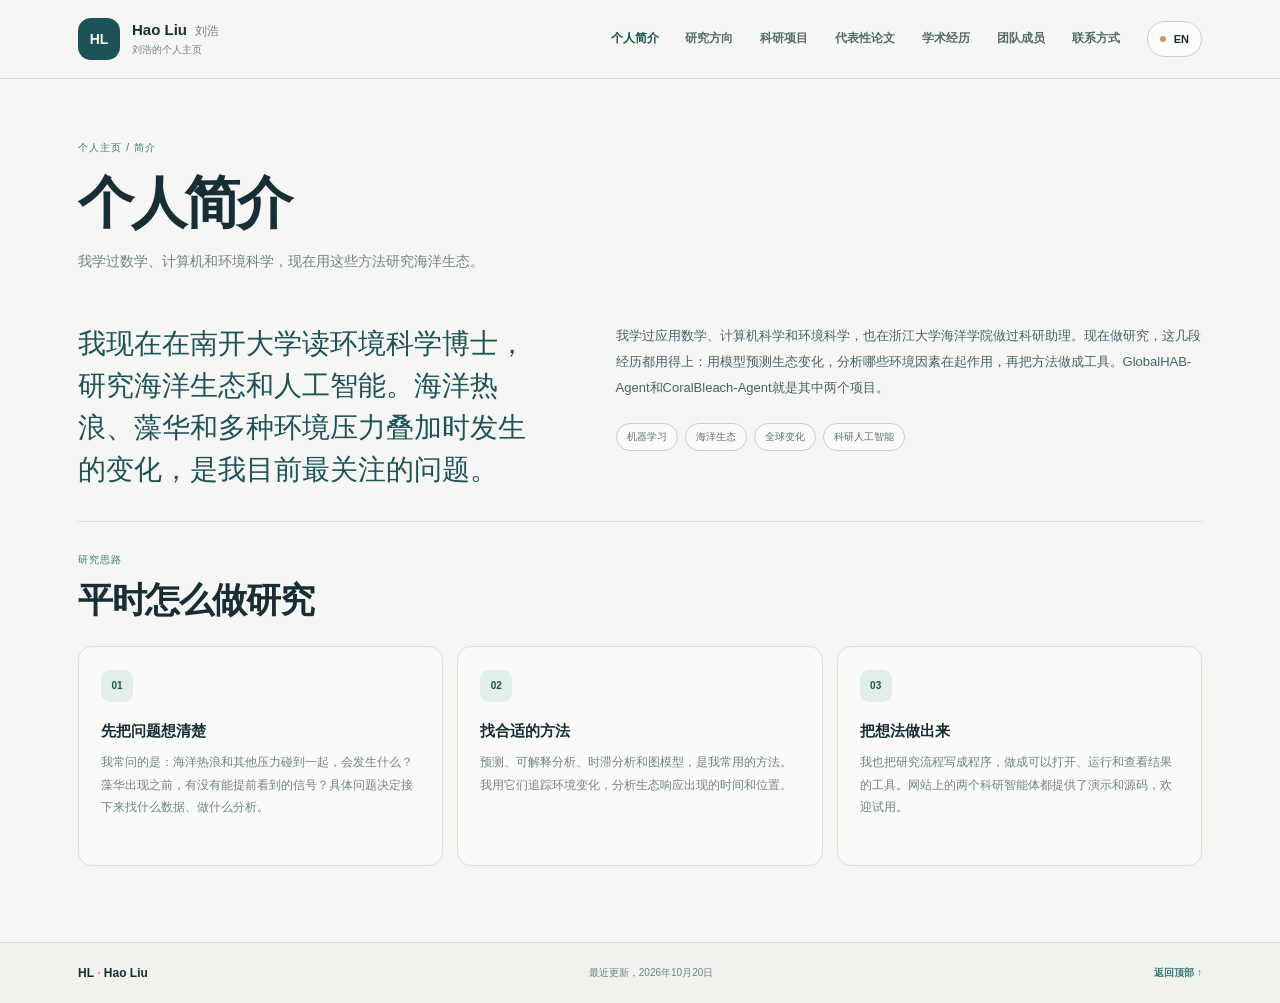
==== commit 7909924f: "Make bilingual profile more personal and add CV of Failure placeholder" ====
--- a/about.html
+++ b/about.html
@@ -10,8 +10,8 @@
   <meta property="og:type" content="website">
   <title>个人简介｜刘浩</title>
   <link rel="icon" href="assets/favicon.svg" type="image/svg+xml">
-  <link rel="stylesheet" href="styles.css?v=20261020-7">
-  <script defer src="script.js?v=20261020-10"></script>
+  <link rel="stylesheet" href="styles.css?v=20261020-8">
+  <script defer src="script.js?v=20261020-11"></script>
 </head>
 <body data-page="about">
   <a class="skip-link" href="#main" data-i18n="skip">跳转到正文</a>
@@ -21,7 +21,7 @@
         <span class="brand-mark">HL</span>
         <span class="brand-copy">
           <strong>Hao Liu <span class="brand-cn">刘浩</span></strong>
-          <small data-i18n="brand.subtitle">Academic profile & research portfolio</small>
+          <small data-i18n="brand.subtitle">刘浩的个人主页</small>
         </span>
       </a>
 
@@ -30,13 +30,13 @@
       </button>
 
       <nav class="site-nav" id="site-nav" aria-label="Main navigation">
-        <a href="about.html" data-page-link="about" data-i18n="nav.about">About</a>
-        <a href="research.html" data-page-link="research" data-i18n="nav.research">Research</a>
-        <a href="projects.html" data-page-link="projects" data-i18n="nav.projects">Projects</a>
-        <a href="publications.html" data-page-link="publications" data-i18n="nav.publications">Publications</a>
-        <a href="background.html" data-page-link="background" data-i18n="nav.background">Background</a>
-        <a href="members.html" data-page-link="members" data-i18n="nav.members">Lab members</a>
-        <a href="contact.html" data-page-link="contact" data-i18n="nav.contact">Contact</a>
+        <a href="about.html" data-page-link="about" data-i18n="nav.about">个人简介</a>
+        <a href="research.html" data-page-link="research" data-i18n="nav.research">研究方向</a>
+        <a href="projects.html" data-page-link="projects" data-i18n="nav.projects">科研项目</a>
+        <a href="publications.html" data-page-link="publications" data-i18n="nav.publications">代表性论文</a>
+        <a href="background.html" data-page-link="background" data-i18n="nav.background">学术经历</a>
+        <a href="members.html" data-page-link="members" data-i18n="nav.members">团队成员</a>
+        <a href="contact.html" data-page-link="contact" data-i18n="nav.contact">联系方式</a>
         <button class="language-toggle" id="language-toggle" type="button" aria-label="Switch language">
           <span class="language-dot"></span><span id="language-label">中文</span>
         </button>
@@ -44,25 +44,25 @@
     </div>
   </header>
   <main id="main">
-<section class="page-intro section-wrap" id="top"><p class="section-index" data-i18n="page.about.eyebrow">PROFILE / ABOUT</p><h1 data-i18n="page.about.title">Personal profile</h1><p class="page-intro-lede" data-i18n="page.about.lede">Research at the intersection of artificial intelligence, marine ecology, and global change.</p></section><section class="section section-wrap about-section page-content" id="about">
+<section class="page-intro section-wrap" id="top"><p class="section-index" data-i18n="page.about.eyebrow">个人主页 / 简介</p><h1 data-i18n="page.about.title">个人简介</h1><p class="page-intro-lede" data-i18n="page.about.lede">我学过数学、计算机和环境科学，现在用这些方法研究海洋生态。</p></section><section class="section section-wrap about-section page-content" id="about">
       <div class="about-grid">
         <div class="about-lead">
-          <p data-i18n="about.lead">My work asks how marine and aquatic ecosystems respond to interacting environmental pressures — and how AI can help detect, explain, and anticipate those changes.</p>
+          <p data-i18n="about.lead">我现在在南开大学读环境科学博士，研究海洋生态和人工智能。海洋热浪、藻华和多种环境压力叠加时发生的变化，是我目前最关注的问题。</p>
         </div>
         <div class="about-detail">
-          <p data-i18n="about.detail">With training across applied mathematics, computer science, and environmental science, I combine predictive modelling with interpretable analysis, causal reasoning, and graph-based representations. The goal is not only to improve model performance, but to produce evidence that can support ecological understanding and environmental decision-making.</p>
+          <p data-i18n="about.detail">我学过应用数学、计算机科学和环境科学，也在浙江大学海洋学院做过科研助理。现在做研究，这几段经历都用得上：用模型预测生态变化，分析哪些环境因素在起作用，再把方法做成工具。GlobalHAB-Agent和CoralBleach-Agent就是其中两个项目。</p>
           <div class="inline-tags">
-            <span data-i18n="about.tag1">Machine learning</span><span data-i18n="about.tag2">Marine ecology</span><span data-i18n="about.tag3">Global change</span><span data-i18n="about.tag4">Scientific AI</span>
+            <span data-i18n="about.tag1">机器学习</span><span data-i18n="about.tag2">海洋生态</span><span data-i18n="about.tag3">全球变化</span><span data-i18n="about.tag4">科研人工智能</span>
           </div>
         </div>
       </div>
       <div class="about-approach">
         <p class="section-index" data-i18n="about.approach.eyebrow">研究思路</p>
-        <h2 data-i18n="about.approach.title">让计算方法回应真实的生态问题</h2>
+        <h2 data-i18n="about.approach.title">平时怎么做研究</h2>
         <div class="about-approach-grid">
-          <article class="about-approach-card"><span class="approach-mark">01</span><h3 data-i18n="about.approach1.title">从生态问题出发</h3><p data-i18n="about.approach1.text">研究从具体的环境或生态问题出发，而不是先选定一个模型，再寻找应用场景。</p></article>
-          <article class="about-approach-card"><span class="approach-mark">02</span><h3 data-i18n="about.approach2.title">根据问题选择方法</h3><p data-i18n="about.approach2.text">结合研究问题和数据特点，选择预测模型，并在需要时引入可解释分析、时滞分析、因果推断以及空间或图结构方法。</p></article>
-          <article class="about-approach-card"><span class="approach-mark">03</span><h3 data-i18n="about.approach3.title">区分预测与解释</h3><p data-i18n="about.approach3.text">模型预测表现、统计关联和机制解释属于不同层面的证据。</p></article>
+          <article class="about-approach-card"><span class="approach-mark">01</span><h3 data-i18n="about.approach1.title">先把问题想清楚</h3><p data-i18n="about.approach1.text">我常问的是：海洋热浪和其他压力碰到一起，会发生什么？藻华出现之前，有没有能提前看到的信号？具体问题决定接下来找什么数据、做什么分析。</p></article>
+          <article class="about-approach-card"><span class="approach-mark">02</span><h3 data-i18n="about.approach2.title">找合适的方法</h3><p data-i18n="about.approach2.text">预测、可解释分析、时滞分析和图模型，是我常用的方法。我用它们追踪环境变化，分析生态响应出现的时间和位置。</p></article>
+          <article class="about-approach-card"><span class="approach-mark">03</span><h3 data-i18n="about.approach3.title">把想法做出来</h3><p data-i18n="about.approach3.text">我也把研究流程写成程序，做成可以打开、运行和查看结果的工具。网站上的两个科研智能体都提供了演示和源码，欢迎试用。</p></article>
         </div>
       </div>
     </section>
@@ -70,9 +70,9 @@
   <footer class="site-footer">
     <div class="footer-inner">
       <a class="footer-brand" href="index.html#top">HL <span>·</span> Hao Liu</a>
-      <p data-i18n="footer.note">Built for scientific exchange · Last updated 2026</p>
-      <a href="#top" class="back-top"><span data-i18n="footer.top">Back to top</span> ↑</a>
+      <p data-i18n="footer.note">最近更新，2026年10月20日</p>
+      <a href="#top" class="back-top"><span data-i18n="footer.top">返回顶部</span> ↑</a>
     </div>
   </footer>
 </body>
-</html>+</html>
--- a/styles.css
+++ b/styles.css
@@ -175,3 +175,17 @@
  .home-work-links{gap:14px}
  .research-card-detail{padding-top:10px}
 }
+
+
+/* Academic experience and CV of Failure */
+.background-jump{display:flex;flex-wrap:wrap;gap:12px 24px;margin:0 0 36px;font-size:13px;color:var(--teal-deep)}
+.background-jump a{border-bottom:1px solid var(--line-strong);padding-bottom:4px}
+.background-jump a:hover{border-color:var(--teal)}
+.failure-section{padding-top:48px;padding-bottom:24px}
+.failure-panel{border-top:1px solid var(--line-strong);padding-top:32px}
+.failure-panel h2{font-size:clamp(26px,3vw,36px);letter-spacing:-.02em;margin-bottom:18px}
+.failure-panel p{color:var(--muted);margin-bottom:0}
+.funding-note{margin-top:36px;padding-top:24px;border-top:1px solid var(--line);color:var(--muted)}
+.funding-note h2{font-size:16px;margin-bottom:8px;color:var(--ink)}
+.funding-note p{margin-bottom:0}
+.members-empty-panel p:empty{display:none}
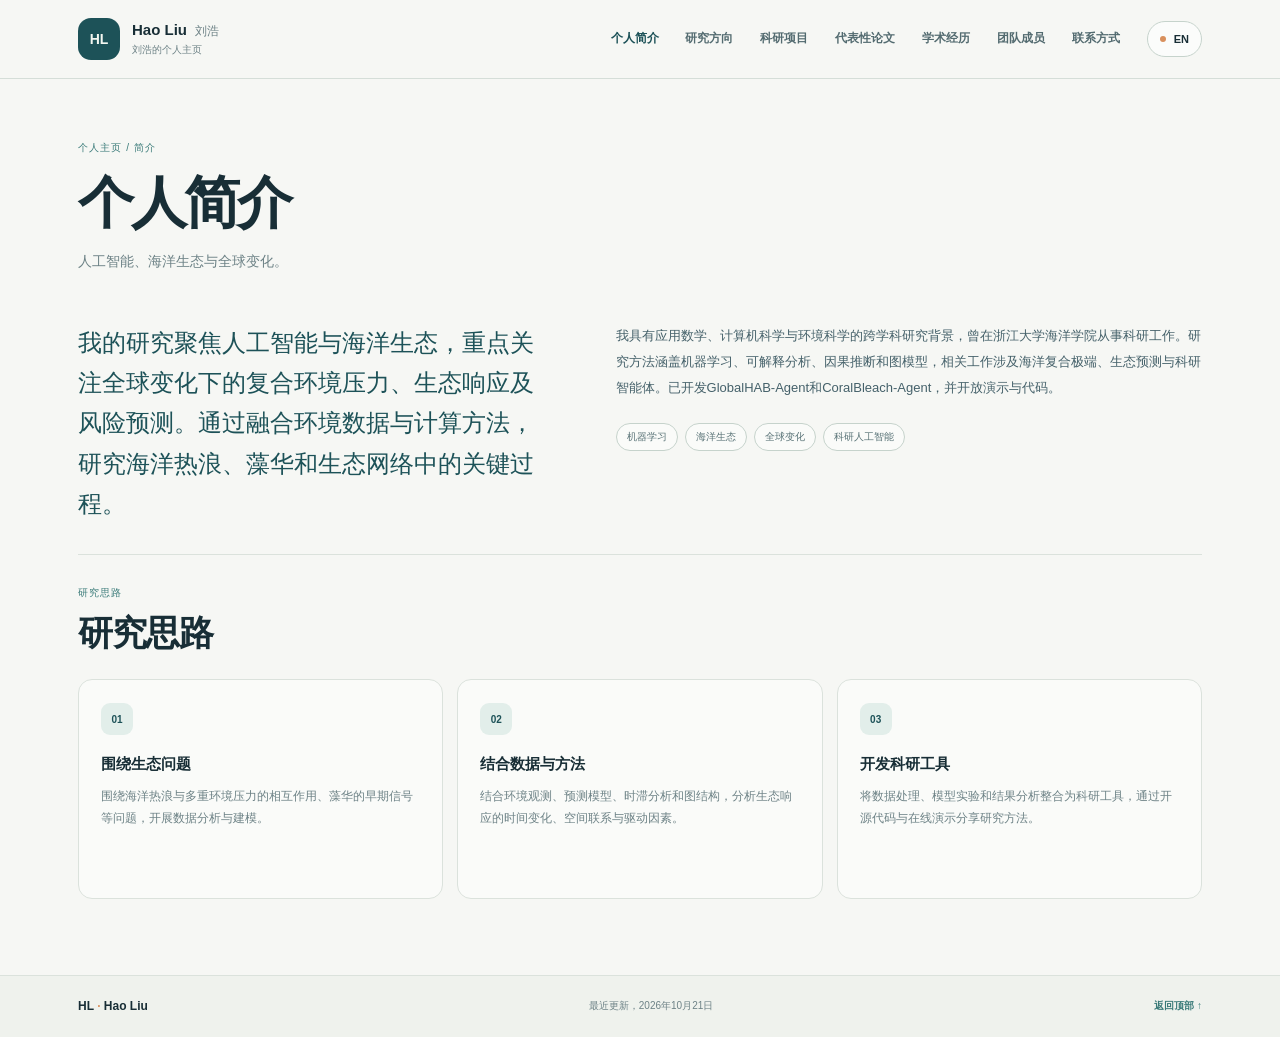
==== commit 6edcdc0f: "Refine researcher profile, align research cards, add member and email form" ====
--- a/about.html
+++ b/about.html
@@ -10,8 +10,8 @@
   <meta property="og:type" content="website">
   <title>个人简介｜刘浩</title>
   <link rel="icon" href="assets/favicon.svg" type="image/svg+xml">
-  <link rel="stylesheet" href="styles.css?v=20261020-8">
-  <script defer src="script.js?v=20261020-11"></script>
+  <link rel="stylesheet" href="styles.css?v=20261021-1">
+  <script defer src="script.js?v=20261021-1"></script>
 </head>
 <body data-page="about">
   <a class="skip-link" href="#main" data-i18n="skip">跳转到正文</a>
@@ -44,13 +44,13 @@
     </div>
   </header>
   <main id="main">
-<section class="page-intro section-wrap" id="top"><p class="section-index" data-i18n="page.about.eyebrow">个人主页 / 简介</p><h1 data-i18n="page.about.title">个人简介</h1><p class="page-intro-lede" data-i18n="page.about.lede">我学过数学、计算机和环境科学，现在用这些方法研究海洋生态。</p></section><section class="section section-wrap about-section page-content" id="about">
+<section class="page-intro section-wrap" id="top"><p class="section-index" data-i18n="page.about.eyebrow">个人主页 / 简介</p><h1 data-i18n="page.about.title">个人简介</h1><p class="page-intro-lede" data-i18n="page.about.lede">人工智能、海洋生态与全球变化。</p></section><section class="section section-wrap about-section page-content" id="about">
       <div class="about-grid">
         <div class="about-lead">
-          <p data-i18n="about.lead">我现在在南开大学读环境科学博士，研究海洋生态和人工智能。海洋热浪、藻华和多种环境压力叠加时发生的变化，是我目前最关注的问题。</p>
+          <p data-i18n="about.lead">我的研究聚焦人工智能与海洋生态，重点关注全球变化下的复合环境压力、生态响应及风险预测。通过融合环境数据与计算方法，研究海洋热浪、藻华和生态网络中的关键过程。</p>
         </div>
         <div class="about-detail">
-          <p data-i18n="about.detail">我学过应用数学、计算机科学和环境科学，也在浙江大学海洋学院做过科研助理。现在做研究，这几段经历都用得上：用模型预测生态变化，分析哪些环境因素在起作用，再把方法做成工具。GlobalHAB-Agent和CoralBleach-Agent就是其中两个项目。</p>
+          <p data-i18n="about.detail">我具有应用数学、计算机科学与环境科学的跨学科研究背景，曾在浙江大学海洋学院从事科研工作。研究方法涵盖机器学习、可解释分析、因果推断和图模型，相关工作涉及海洋复合极端、生态预测与科研智能体。已开发GlobalHAB-Agent和CoralBleach-Agent，并开放演示与代码。</p>
           <div class="inline-tags">
             <span data-i18n="about.tag1">机器学习</span><span data-i18n="about.tag2">海洋生态</span><span data-i18n="about.tag3">全球变化</span><span data-i18n="about.tag4">科研人工智能</span>
           </div>
@@ -58,11 +58,11 @@
       </div>
       <div class="about-approach">
         <p class="section-index" data-i18n="about.approach.eyebrow">研究思路</p>
-        <h2 data-i18n="about.approach.title">平时怎么做研究</h2>
+        <h2 data-i18n="about.approach.title">研究思路</h2>
         <div class="about-approach-grid">
-          <article class="about-approach-card"><span class="approach-mark">01</span><h3 data-i18n="about.approach1.title">先把问题想清楚</h3><p data-i18n="about.approach1.text">我常问的是：海洋热浪和其他压力碰到一起，会发生什么？藻华出现之前，有没有能提前看到的信号？具体问题决定接下来找什么数据、做什么分析。</p></article>
-          <article class="about-approach-card"><span class="approach-mark">02</span><h3 data-i18n="about.approach2.title">找合适的方法</h3><p data-i18n="about.approach2.text">预测、可解释分析、时滞分析和图模型，是我常用的方法。我用它们追踪环境变化，分析生态响应出现的时间和位置。</p></article>
-          <article class="about-approach-card"><span class="approach-mark">03</span><h3 data-i18n="about.approach3.title">把想法做出来</h3><p data-i18n="about.approach3.text">我也把研究流程写成程序，做成可以打开、运行和查看结果的工具。网站上的两个科研智能体都提供了演示和源码，欢迎试用。</p></article>
+          <article class="about-approach-card"><span class="approach-mark">01</span><h3 data-i18n="about.approach1.title">围绕生态问题</h3><p data-i18n="about.approach1.text">围绕海洋热浪与多重环境压力的相互作用、藻华的早期信号等问题，开展数据分析与建模。</p></article>
+          <article class="about-approach-card"><span class="approach-mark">02</span><h3 data-i18n="about.approach2.title">结合数据与方法</h3><p data-i18n="about.approach2.text">结合环境观测、预测模型、时滞分析和图结构，分析生态响应的时间变化、空间联系与驱动因素。</p></article>
+          <article class="about-approach-card"><span class="approach-mark">03</span><h3 data-i18n="about.approach3.title">开发科研工具</h3><p data-i18n="about.approach3.text">将数据处理、模型实验和结果分析整合为科研工具，通过开源代码与在线演示分享研究方法。</p></article>
         </div>
       </div>
     </section>
@@ -70,7 +70,7 @@
   <footer class="site-footer">
     <div class="footer-inner">
       <a class="footer-brand" href="index.html#top">HL <span>·</span> Hao Liu</a>
-      <p data-i18n="footer.note">最近更新，2026年10月20日</p>
+      <p data-i18n="footer.note">最近更新，2026年10月21日</p>
       <a href="#top" class="back-top"><span data-i18n="footer.top">返回顶部</span> ↑</a>
     </div>
   </footer>
--- a/styles.css
+++ b/styles.css
@@ -189,3 +189,38 @@
 .funding-note h2{font-size:16px;margin-bottom:8px;color:var(--ink)}
 .funding-note p{margin-bottom:0}
 .members-empty-panel p:empty{display:none}
+
+/* Shared row tracks align every divider across research cards. */
+.research-grid{grid-auto-rows:auto;row-gap:18px}
+.research-grid>.research-card{display:grid;grid-template-rows:subgrid;grid-row:span 6;row-gap:0;align-content:start}
+.research-grid>.research-card:hover{transform:none}
+.research-grid .research-card-focus{margin-top:0}
+.research-grid .research-card-detail{padding-bottom:14px}
+.about-lead p{font-size:clamp(20px,1.85vw,25px);line-height:1.7}
+.member-card{max-width:900px;display:grid;grid-template-columns:80px minmax(0,1fr);gap:28px;padding:36px;border:1px solid var(--line);border-radius:18px;background:#ffffff80}
+.member-avatar{width:80px;height:80px;border-radius:20px;display:grid;place-items:center;background:var(--teal-pale);color:var(--teal-deep);font-size:25px;font-weight:700}
+.member-copy h2{font-size:30px;line-height:1.3;margin:0 0 6px}
+.member-subtitle{color:var(--teal);margin:0 0 18px}
+.member-bio{max-width:670px;color:var(--ink-soft);line-height:1.9;margin:0}
+.member-links{display:flex;gap:24px;margin-top:22px;color:var(--teal-deep);font-size:13px}
+.member-links a{border-bottom:1px solid var(--line-strong)}
+.message-section{margin-top:52px;padding-top:34px;border-top:1px solid var(--line-strong)}
+.message-heading h2{font-size:26px;margin:0 0 8px}
+.message-heading p{color:var(--muted);font-size:13px;margin:0 0 24px}
+#contact-form{max-width:820px}
+.form-row{display:grid;grid-template-columns:1fr 1fr;gap:20px}
+.form-field{display:flex;flex-direction:column;gap:8px;margin-bottom:20px}
+.form-field label{font-size:13px;font-weight:600}
+.form-field input,.form-field textarea{box-sizing:border-box;width:100%;min-width:0;border:1px solid var(--line-strong);border-radius:9px;padding:12px 14px;background:var(--white);color:var(--ink);font:inherit;line-height:1.6}
+.form-field textarea{resize:vertical;min-height:160px}
+.form-field input:focus-visible,.form-field textarea:focus-visible{outline:2px solid var(--teal);outline-offset:2px}
+.form-honeypot{display:none}
+.form-notice{font-size:12px;line-height:1.7;color:var(--muted)}
+.form-actions{display:flex;align-items:center;gap:24px}
+#contact-send{cursor:pointer;min-width:108px}
+#contact-send:disabled{cursor:wait;opacity:.65}
+.form-status{font-size:13px;color:var(--ink-soft);line-height:1.7;margin:16px 0 0}
+.form-status:empty{display:none}
+.form-status[data-state=success]{color:var(--teal-deep)}
+.form-status[data-state=error],.form-status[data-state=timeout],.form-status[data-state=activation]{color:#a0492c}
+@media(max-width:600px){.member-card{grid-template-columns:1fr;gap:20px;padding:26px}.form-row{grid-template-columns:1fr;gap:0}}
